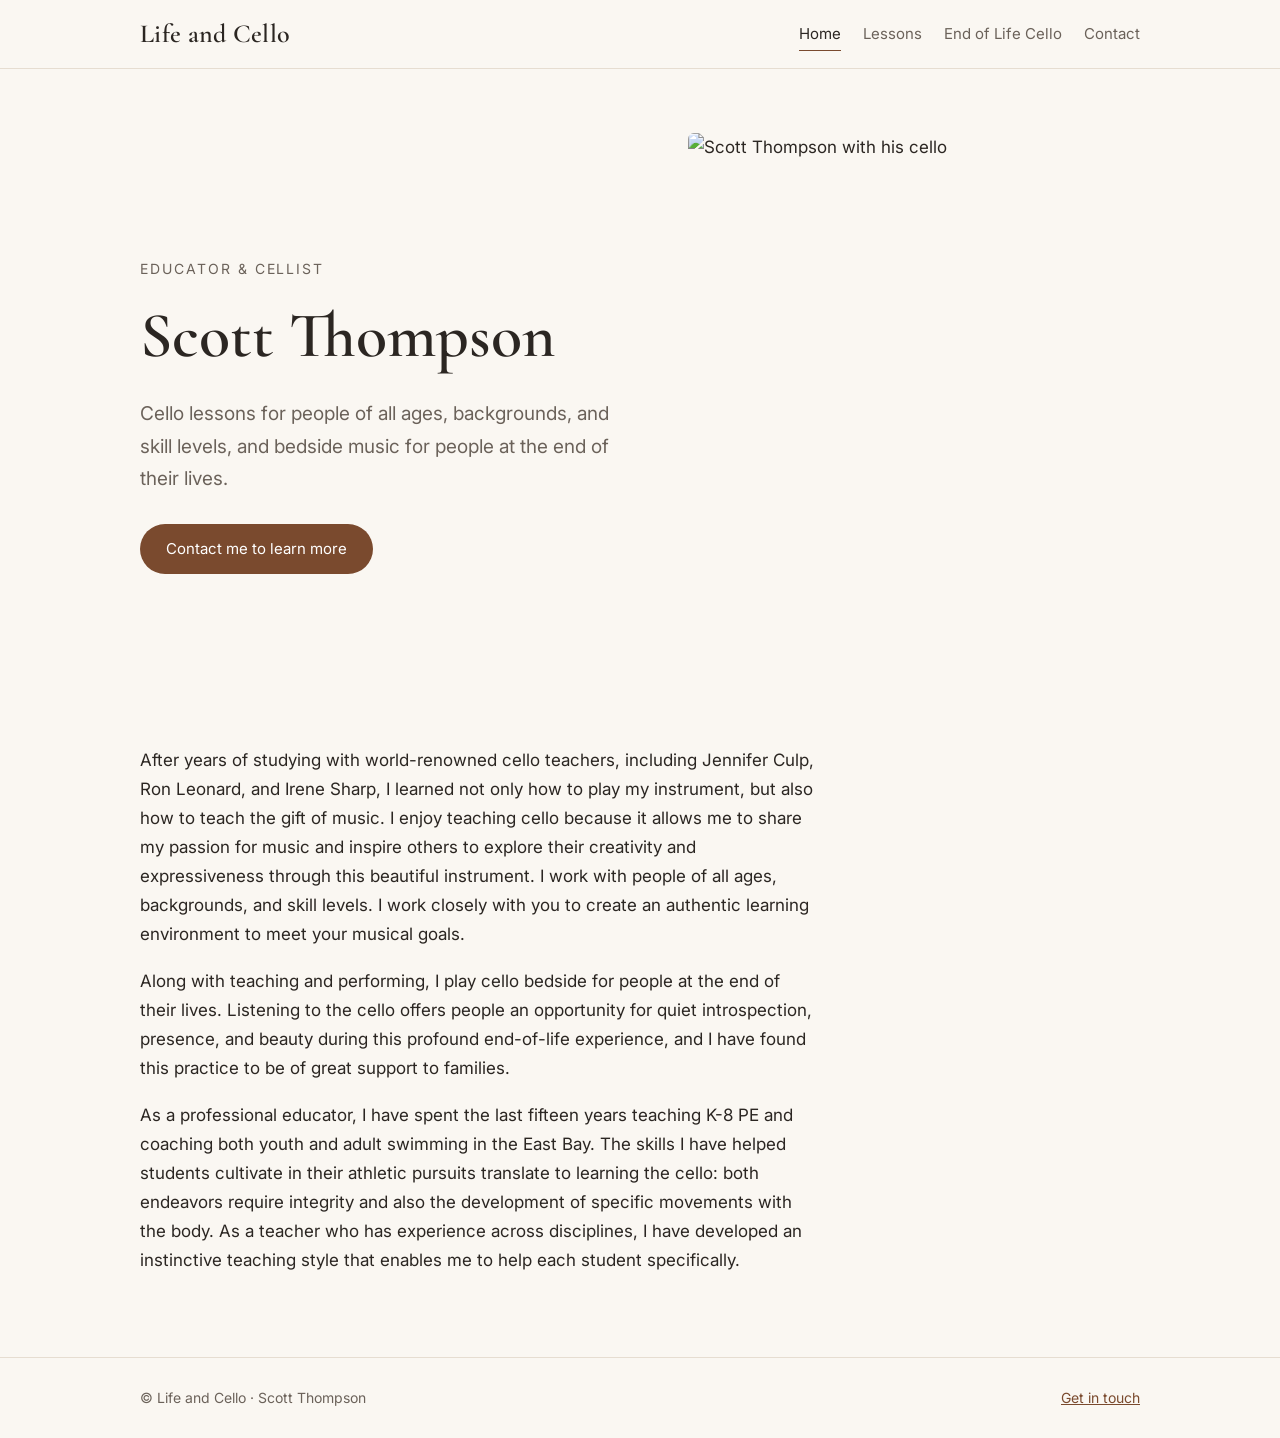
==== index.html @ be150b47 "Rebuild Life and Cello site from Squarespace content Co-Authored-By: Claude Opus 5.5 <noreply@anthro" ====
<!doctype html>
<html lang="en">
<head>
<meta charset="utf-8">
<meta name="viewport" content="width=device-width,initial-scale=1">
<title>Life and Cello</title>
<meta name="description" content="Cello lessons for all ages and bedside end-of-life cello with Scott Thompson.">
<link rel="preconnect" href="https://fonts.googleapis.com">
<link rel="preconnect" href="https://fonts.gstatic.com" crossorigin>
<link href="https://fonts.googleapis.com/css2?family=Cormorant+Garamond:ital,wght@0,500;0,600;1,500&family=Inter:wght@400;500&display=swap" rel="stylesheet">
<link rel="stylesheet" href="/style.css">
</head>
<body>
<header><div class="wrap"><a class="brand" href="/">Life and Cello</a><nav><a href="/" aria-current="page">Home</a><a href="/lessons/">Lessons</a><a href="/endoflifecello/">End of Life Cello</a><a href="/contact/">Contact</a></nav></div></header>
<main class="wrap">
<section class="hero">
<div>
<p class="eyebrow">Educator &amp; Cellist</p>
<h1>Scott Thompson</h1>
<p class="lede">Cello lessons for people of all ages, backgrounds, and skill levels, and bedside music for people at the end of their lives.</p>
<a class="btn" href="/contact/">Contact me to learn more</a>
</div>
<img src="https://images.squarespace-cdn.com/content/v1/64badc8a17e3580e114bd67b/500f5b90-d558-4015-8af6-415939a5df6f/IMG_6781.jpg?format=1500w" alt="Scott Thompson with his cello">
</section>
<section class="prose">
<p>After years of studying with world-renowned cello teachers, including Jennifer Culp, Ron Leonard, and Irene Sharp, I learned not only how to play my instrument, but also how to teach the gift of music. I enjoy teaching cello because it allows me to share my passion for music and inspire others to explore their creativity and expressiveness through this beautiful instrument. I work with people of all ages, backgrounds, and skill levels. I work closely with you to create an authentic learning environment to meet your musical goals.</p>
<p>Along with teaching and performing, I play cello bedside for people at the end of their lives. Listening to the cello offers people an opportunity for quiet introspection, presence, and beauty during this profound end-of-life experience, and I have found this practice to be of great support to families.</p>
<p>As a professional educator, I have spent the last fifteen years teaching K-8 PE and coaching both youth and adult swimming in the East Bay. The skills I have helped students cultivate in their athletic pursuits translate to learning the cello: both endeavors require integrity and also the development of specific movements with the body. As a teacher who has experience across disciplines, I have developed an instinctive teaching style that enables me to help each student specifically.</p>
</section>
</main>
<footer><div class="wrap"><span>© Life and Cello · Scott Thompson</span><a href="/contact/">Get in touch</a></div></footer>
</body>
</html>
---- style.css ----
:root{
  --bg:#faf7f2; --ink:#2b2622; --muted:#6b625a; --accent:#7a4a2e; --line:#e6ddd1; --card:#fff;
  --serif:"Cormorant Garamond",Georgia,serif; --sans:"Inter",system-ui,-apple-system,sans-serif;
}
*{box-sizing:border-box}
html{-webkit-text-size-adjust:100%}
body{margin:0;background:var(--bg);color:var(--ink);font:17px/1.7 var(--sans)}
img{max-width:100%;display:block}
a{color:var(--accent)}
.wrap{max-width:1040px;margin:0 auto;padding:0 20px}

header{border-bottom:1px solid var(--line);background:var(--bg);position:sticky;top:0;z-index:5}
header .wrap{display:flex;align-items:center;justify-content:space-between;gap:16px;min-height:68px;flex-wrap:wrap}
.brand{font:600 26px/1 var(--serif);color:var(--ink);text-decoration:none;letter-spacing:.3px}
nav{display:flex;gap:22px;flex-wrap:wrap}
nav a{color:var(--muted);text-decoration:none;font-size:15px;padding:4px 0;border-bottom:1px solid transparent}
nav a:hover,nav a[aria-current]{color:var(--ink);border-bottom-color:var(--accent)}

h1,h2,h3{font-family:var(--serif);font-weight:600;line-height:1.15;margin:0 0 .4em}
h1{font-size:clamp(40px,6vw,64px)}
h2{font-size:clamp(28px,4vw,38px);margin-top:1.6em}
.eyebrow{font-size:14px;letter-spacing:.14em;text-transform:uppercase;color:var(--muted);margin:0 0 18px}

.hero{display:grid;grid-template-columns:1.05fr .95fr;gap:48px;align-items:center;padding:64px 0 40px}
.hero img{border-radius:6px;aspect-ratio:4/5;object-fit:cover;width:100%}
.lede{font-size:19px;color:var(--muted)}
.btn{display:inline-block;background:var(--accent);color:#fff;text-decoration:none;padding:12px 26px;border-radius:999px;font-size:15px;margin-top:10px}
.btn:hover{filter:brightness(1.1)}

.prose{max-width:680px;padding:8px 0 64px}
.prose p{margin:0 0 1.1em}
blockquote{margin:0 0 1.4em;padding:0 0 0 20px;border-left:2px solid var(--accent);font:italic 24px/1.4 var(--serif);color:var(--ink)}
blockquote cite{display:block;font:normal 14px/1.5 var(--sans);color:var(--muted);margin-top:8px}

footer{border-top:1px solid var(--line);padding:28px 0;color:var(--muted);font-size:14px}
footer .wrap{display:flex;justify-content:space-between;gap:12px;flex-wrap:wrap}

@media (max-width:760px){
  .hero{grid-template-columns:1fr;gap:28px;padding:36px 0 20px}
  .hero img{aspect-ratio:4/3}
  nav{gap:16px}
}
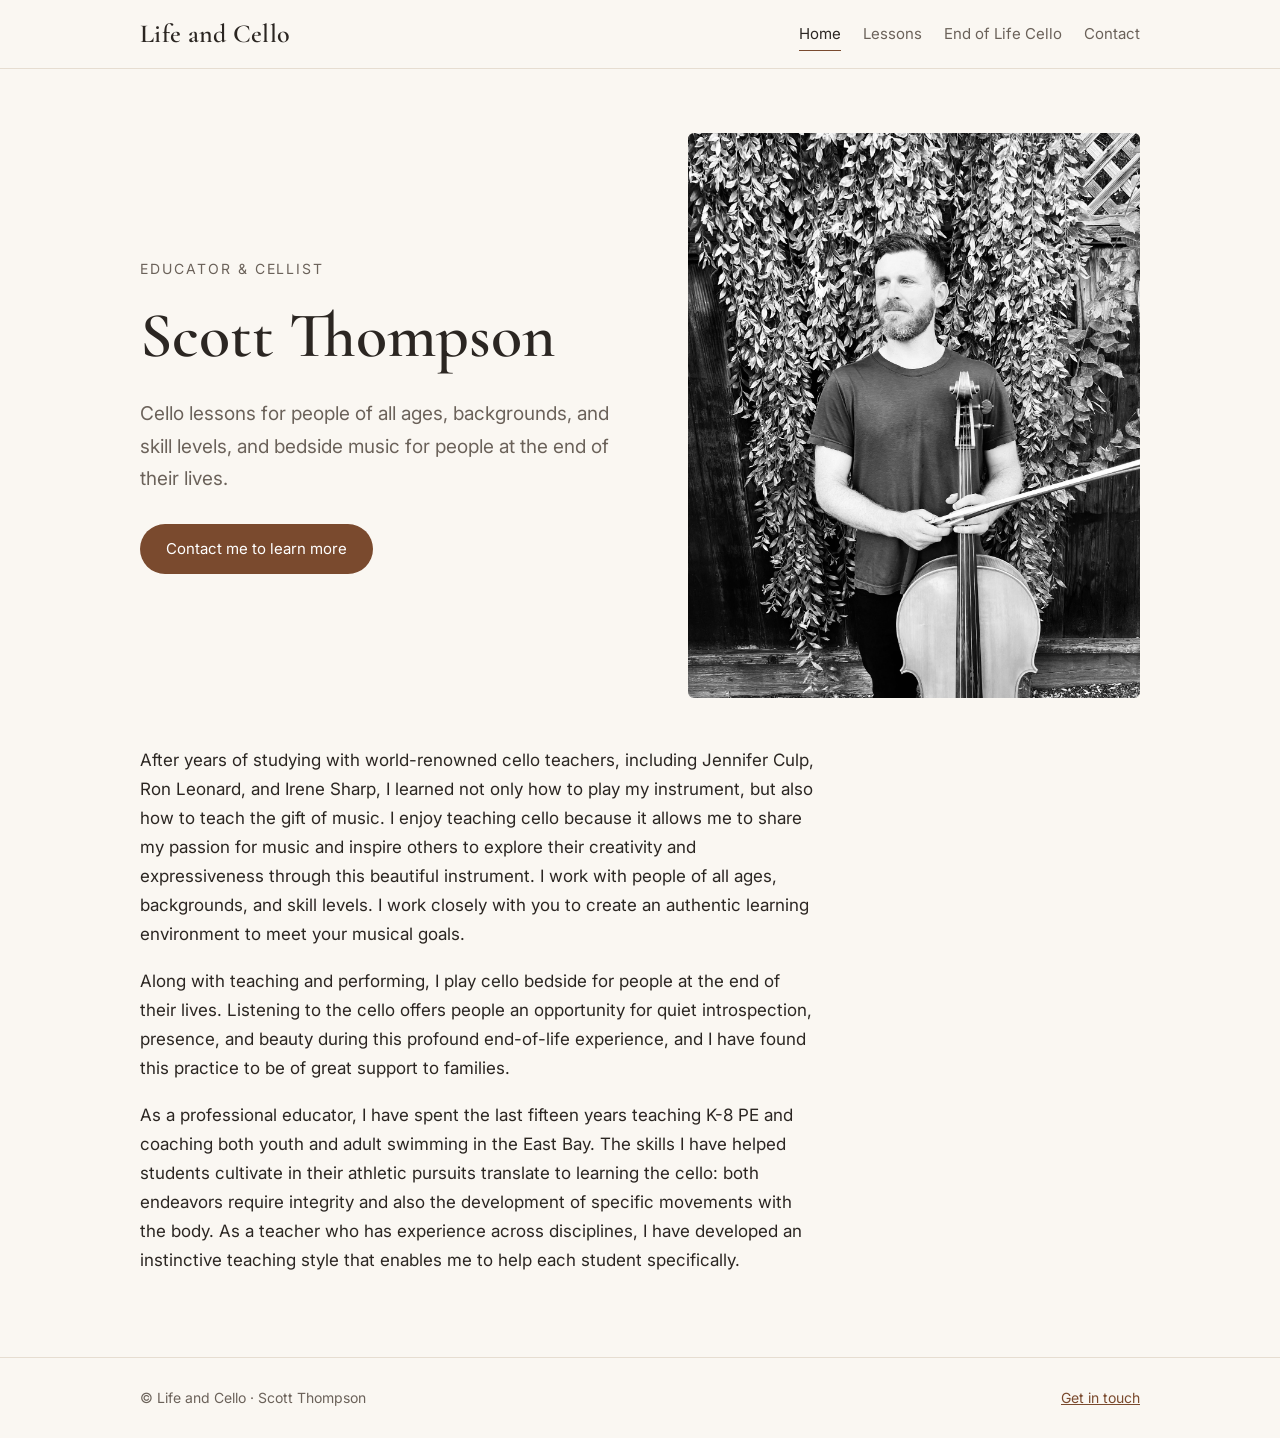
==== commit cd2582fb: "Copy photos into the site so it no longer depends on Squarespace" ====
--- a/index.html
+++ b/index.html
@@ -20,7 +20,7 @@
 <p class="lede">Cello lessons for people of all ages, backgrounds, and skill levels, and bedside music for people at the end of their lives.</p>
 <a class="btn" href="/contact/">Contact me to learn more</a>
 </div>
-<img src="https://images.squarespace-cdn.com/content/v1/64badc8a17e3580e114bd67b/500f5b90-d558-4015-8af6-415939a5df6f/IMG_6781.jpg?format=1500w" alt="Scott Thompson with his cello">
+<img src="/img/scott-cello.jpg" alt="Scott Thompson with his cello">
 </section>
 <section class="prose">
 <p>After years of studying with world-renowned cello teachers, including Jennifer Culp, Ron Leonard, and Irene Sharp, I learned not only how to play my instrument, but also how to teach the gift of music. I enjoy teaching cello because it allows me to share my passion for music and inspire others to explore their creativity and expressiveness through this beautiful instrument. I work with people of all ages, backgrounds, and skill levels. I work closely with you to create an authentic learning environment to meet your musical goals.</p>
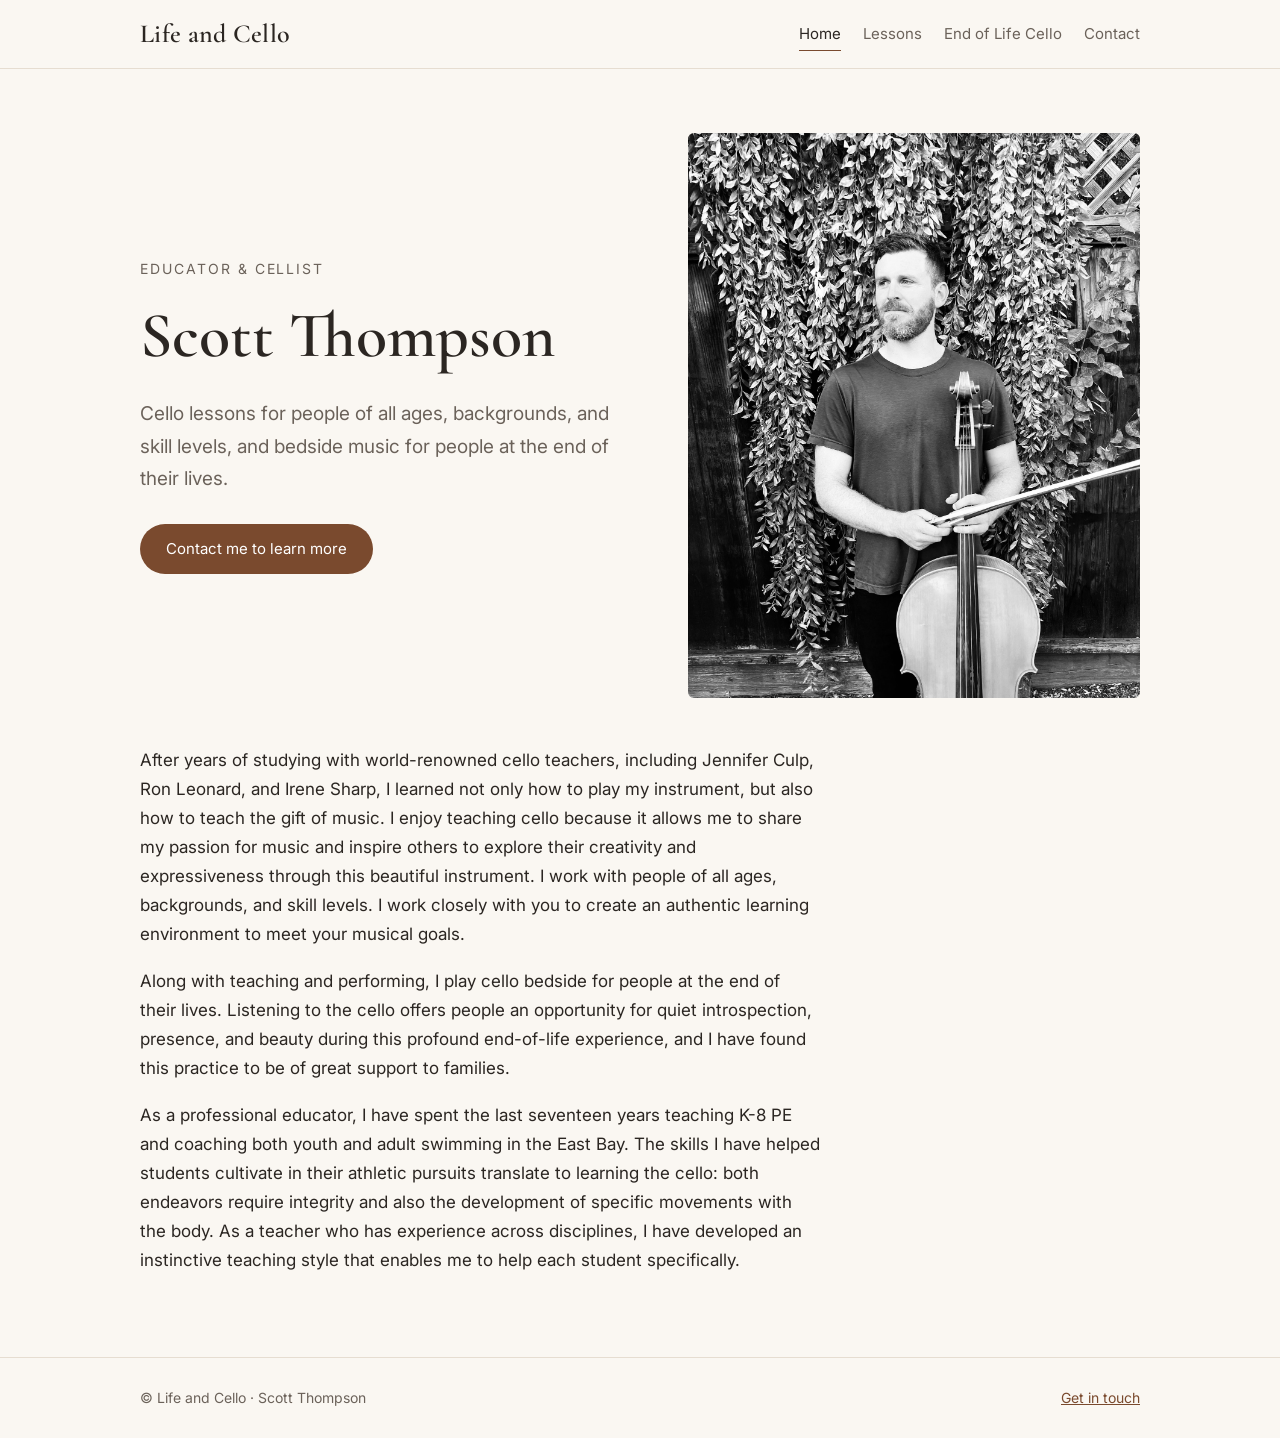
==== commit 65cf0c8f: "Teaching years: 18th year" ====
--- a/index.html
+++ b/index.html
@@ -25,7 +25,7 @@
 <section class="prose">
 <p>After years of studying with world-renowned cello teachers, including Jennifer Culp, Ron Leonard, and Irene Sharp, I learned not only how to play my instrument, but also how to teach the gift of music. I enjoy teaching cello because it allows me to share my passion for music and inspire others to explore their creativity and expressiveness through this beautiful instrument. I work with people of all ages, backgrounds, and skill levels. I work closely with you to create an authentic learning environment to meet your musical goals.</p>
 <p>Along with teaching and performing, I play cello bedside for people at the end of their lives. Listening to the cello offers people an opportunity for quiet introspection, presence, and beauty during this profound end-of-life experience, and I have found this practice to be of great support to families.</p>
-<p>As a professional educator, I have spent the last fifteen years teaching K-8 PE and coaching both youth and adult swimming in the East Bay. The skills I have helped students cultivate in their athletic pursuits translate to learning the cello: both endeavors require integrity and also the development of specific movements with the body. As a teacher who has experience across disciplines, I have developed an instinctive teaching style that enables me to help each student specifically.</p>
+<p>As a professional educator, I have spent the last seventeen years teaching K-8 PE and coaching both youth and adult swimming in the East Bay. The skills I have helped students cultivate in their athletic pursuits translate to learning the cello: both endeavors require integrity and also the development of specific movements with the body. As a teacher who has experience across disciplines, I have developed an instinctive teaching style that enables me to help each student specifically.</p>
 </section>
 </main>
 <footer><div class="wrap"><span>© Life and Cello · Scott Thompson</span><a href="/contact/">Get in touch</a></div></footer>
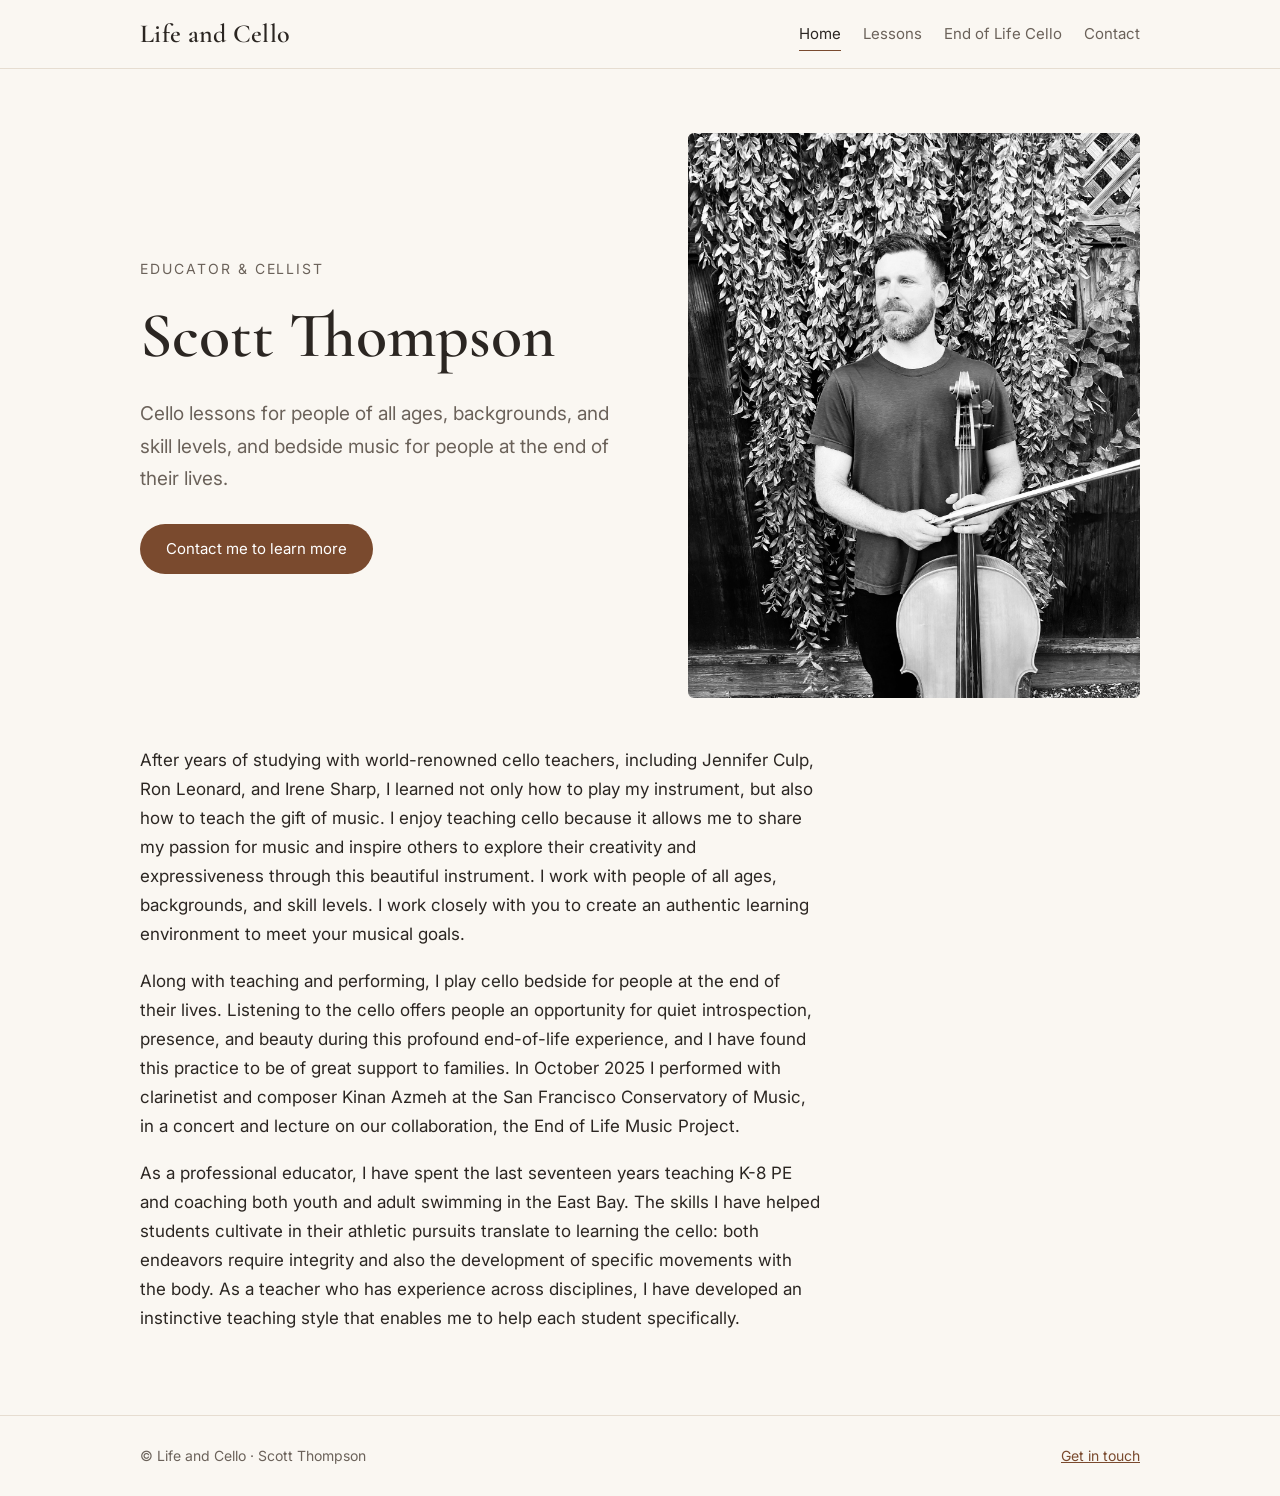
==== commit 4cd1e233: "Add Kinan Azmeh concert and lecture at SFCM (Oct 2025), 2027 premiere Co-Authored-By: Claude Fable 5" ====
--- a/index.html
+++ b/index.html
@@ -24,7 +24,7 @@
 </section>
 <section class="prose">
 <p>After years of studying with world-renowned cello teachers, including Jennifer Culp, Ron Leonard, and Irene Sharp, I learned not only how to play my instrument, but also how to teach the gift of music. I enjoy teaching cello because it allows me to share my passion for music and inspire others to explore their creativity and expressiveness through this beautiful instrument. I work with people of all ages, backgrounds, and skill levels. I work closely with you to create an authentic learning environment to meet your musical goals.</p>
-<p>Along with teaching and performing, I play cello bedside for people at the end of their lives. Listening to the cello offers people an opportunity for quiet introspection, presence, and beauty during this profound end-of-life experience, and I have found this practice to be of great support to families.</p>
+<p>Along with teaching and performing, I play cello bedside for people at the end of their lives. Listening to the cello offers people an opportunity for quiet introspection, presence, and beauty during this profound end-of-life experience, and I have found this practice to be of great support to families. In October 2025 I performed with clarinetist and composer Kinan Azmeh at the San Francisco Conservatory of Music, in a concert and lecture on our collaboration, the End of Life Music Project.</p>
 <p>As a professional educator, I have spent the last seventeen years teaching K-8 PE and coaching both youth and adult swimming in the East Bay. The skills I have helped students cultivate in their athletic pursuits translate to learning the cello: both endeavors require integrity and also the development of specific movements with the body. As a teacher who has experience across disciplines, I have developed an instinctive teaching style that enables me to help each student specifically.</p>
 </section>
 </main>
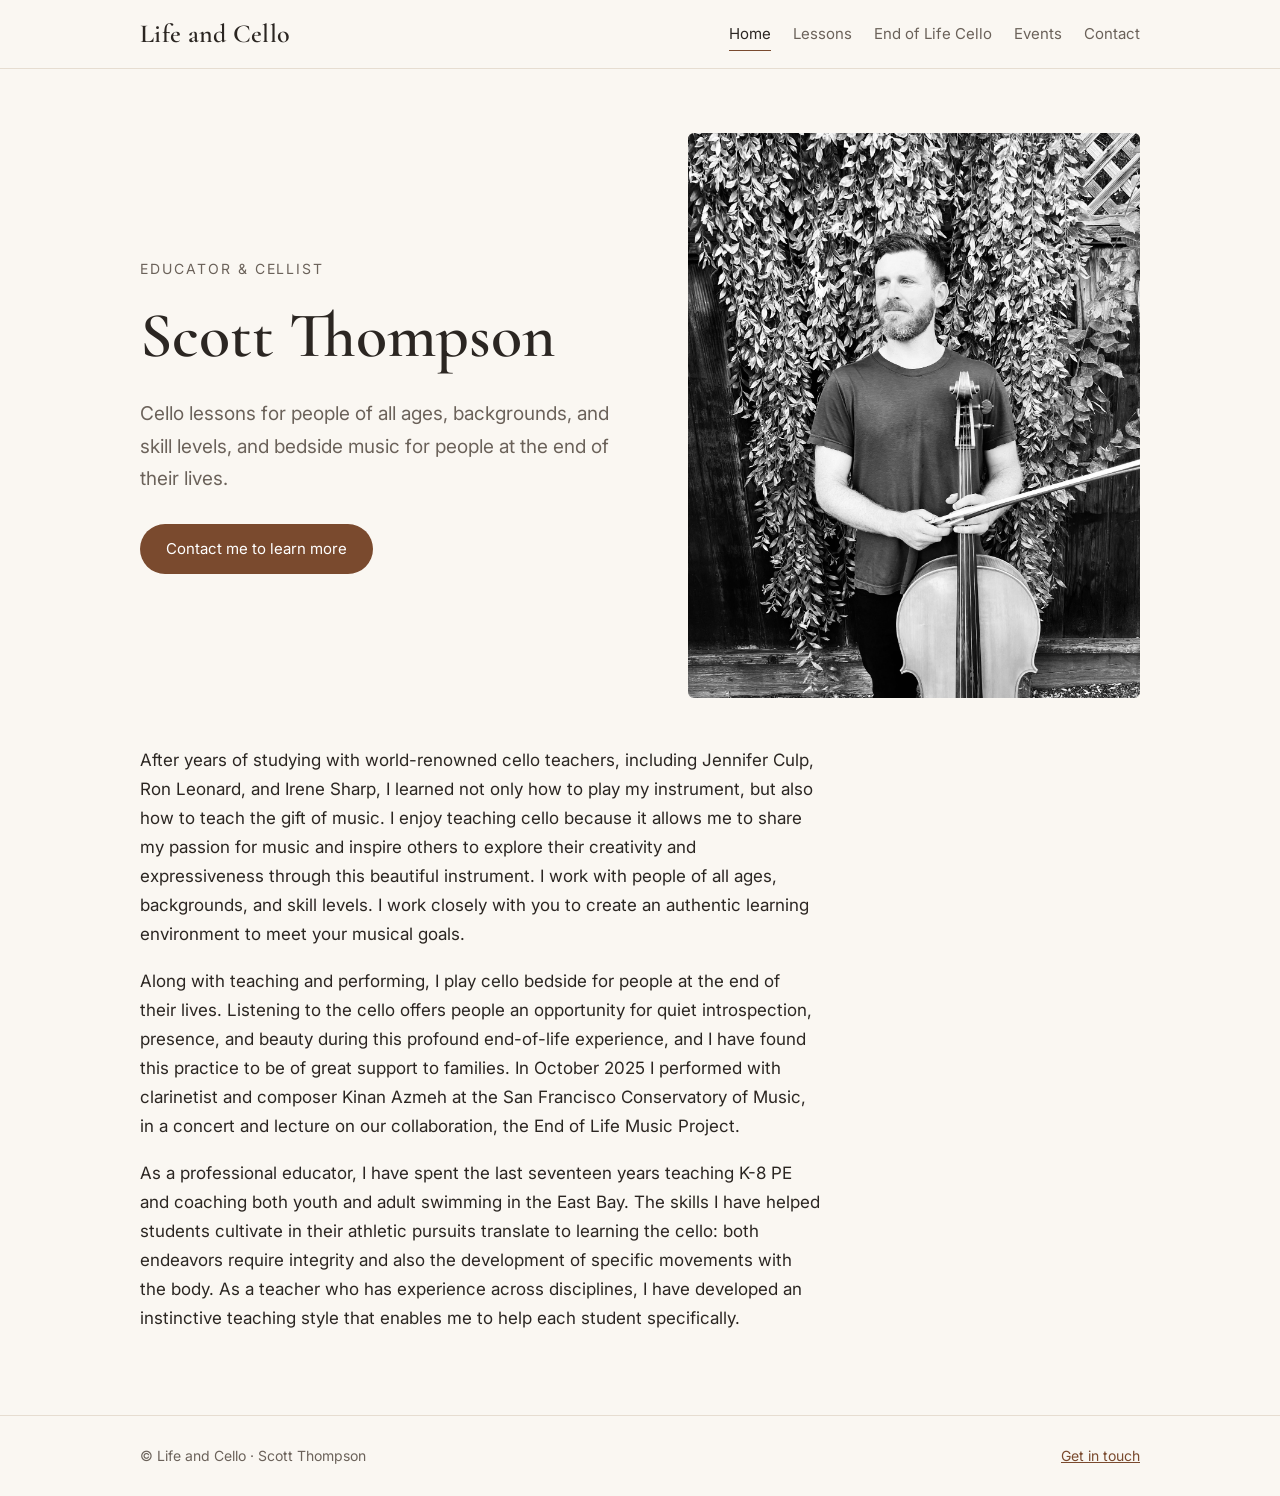
==== commit 748bb317: "Add Events page and menu link Co-Authored-By: Claude Fable 5.2 <noreply@anthropic.com> Claude-Sessio" ====
--- a/index.html
+++ b/index.html
@@ -11,7 +11,7 @@
 <link rel="stylesheet" href="/style.css">
 </head>
 <body>
-<header><div class="wrap"><a class="brand" href="/">Life and Cello</a><nav><a href="/" aria-current="page">Home</a><a href="/lessons/">Lessons</a><a href="/endoflifecello/">End of Life Cello</a><a href="/contact/">Contact</a></nav></div></header>
+<header><div class="wrap"><a class="brand" href="/">Life and Cello</a><nav><a href="/" aria-current="page">Home</a><a href="/lessons/">Lessons</a><a href="/endoflifecello/">End of Life Cello</a><a href="/events/">Events</a><a href="/contact/">Contact</a></nav></div></header>
 <main class="wrap">
 <section class="hero">
 <div>
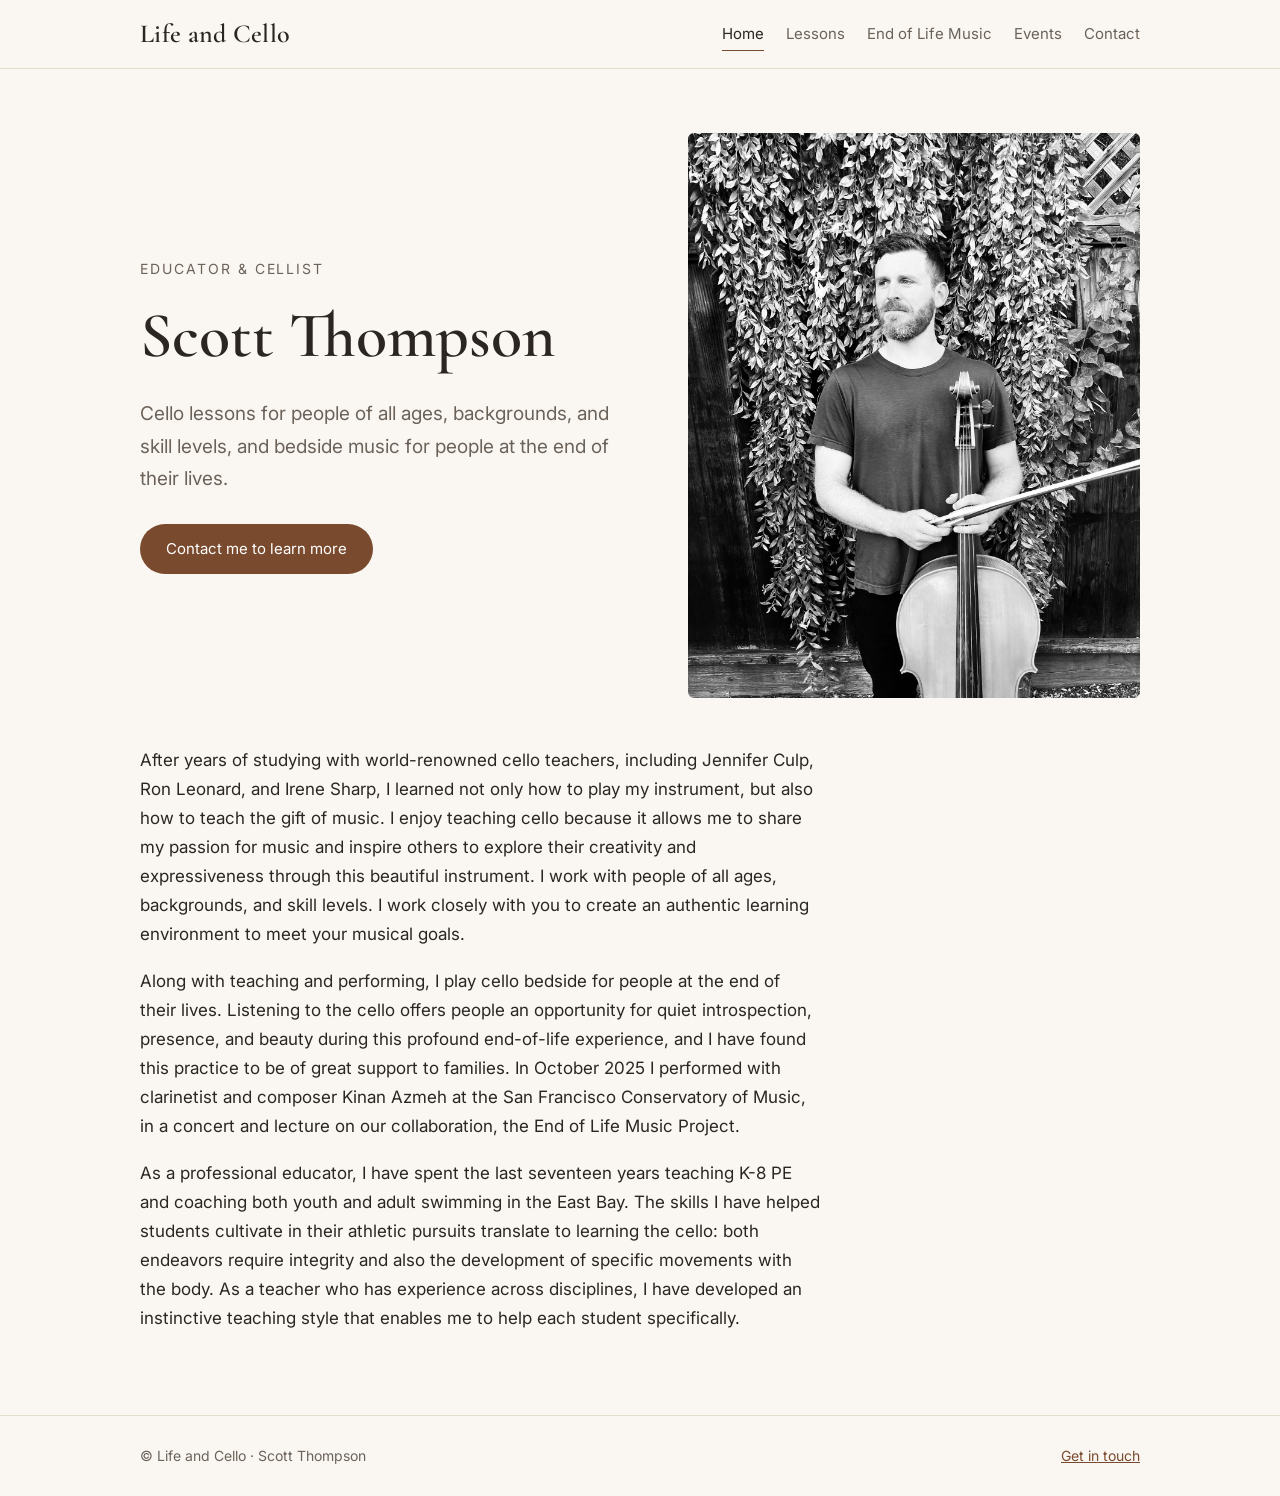
==== commit 89333bac: "Rename End of Life Cello heading and menu label to End of Life Music Co-Authored-By: Claude Fable 5." ====
--- a/index.html
+++ b/index.html
@@ -11,7 +11,7 @@
 <link rel="stylesheet" href="/style.css">
 </head>
 <body>
-<header><div class="wrap"><a class="brand" href="/">Life and Cello</a><nav><a href="/" aria-current="page">Home</a><a href="/lessons/">Lessons</a><a href="/endoflifecello/">End of Life Cello</a><a href="/events/">Events</a><a href="/contact/">Contact</a></nav></div></header>
+<header><div class="wrap"><a class="brand" href="/">Life and Cello</a><nav><a href="/" aria-current="page">Home</a><a href="/lessons/">Lessons</a><a href="/endoflifecello/">End of Life Music</a><a href="/events/">Events</a><a href="/contact/">Contact</a></nav></div></header>
 <main class="wrap">
 <section class="hero">
 <div>
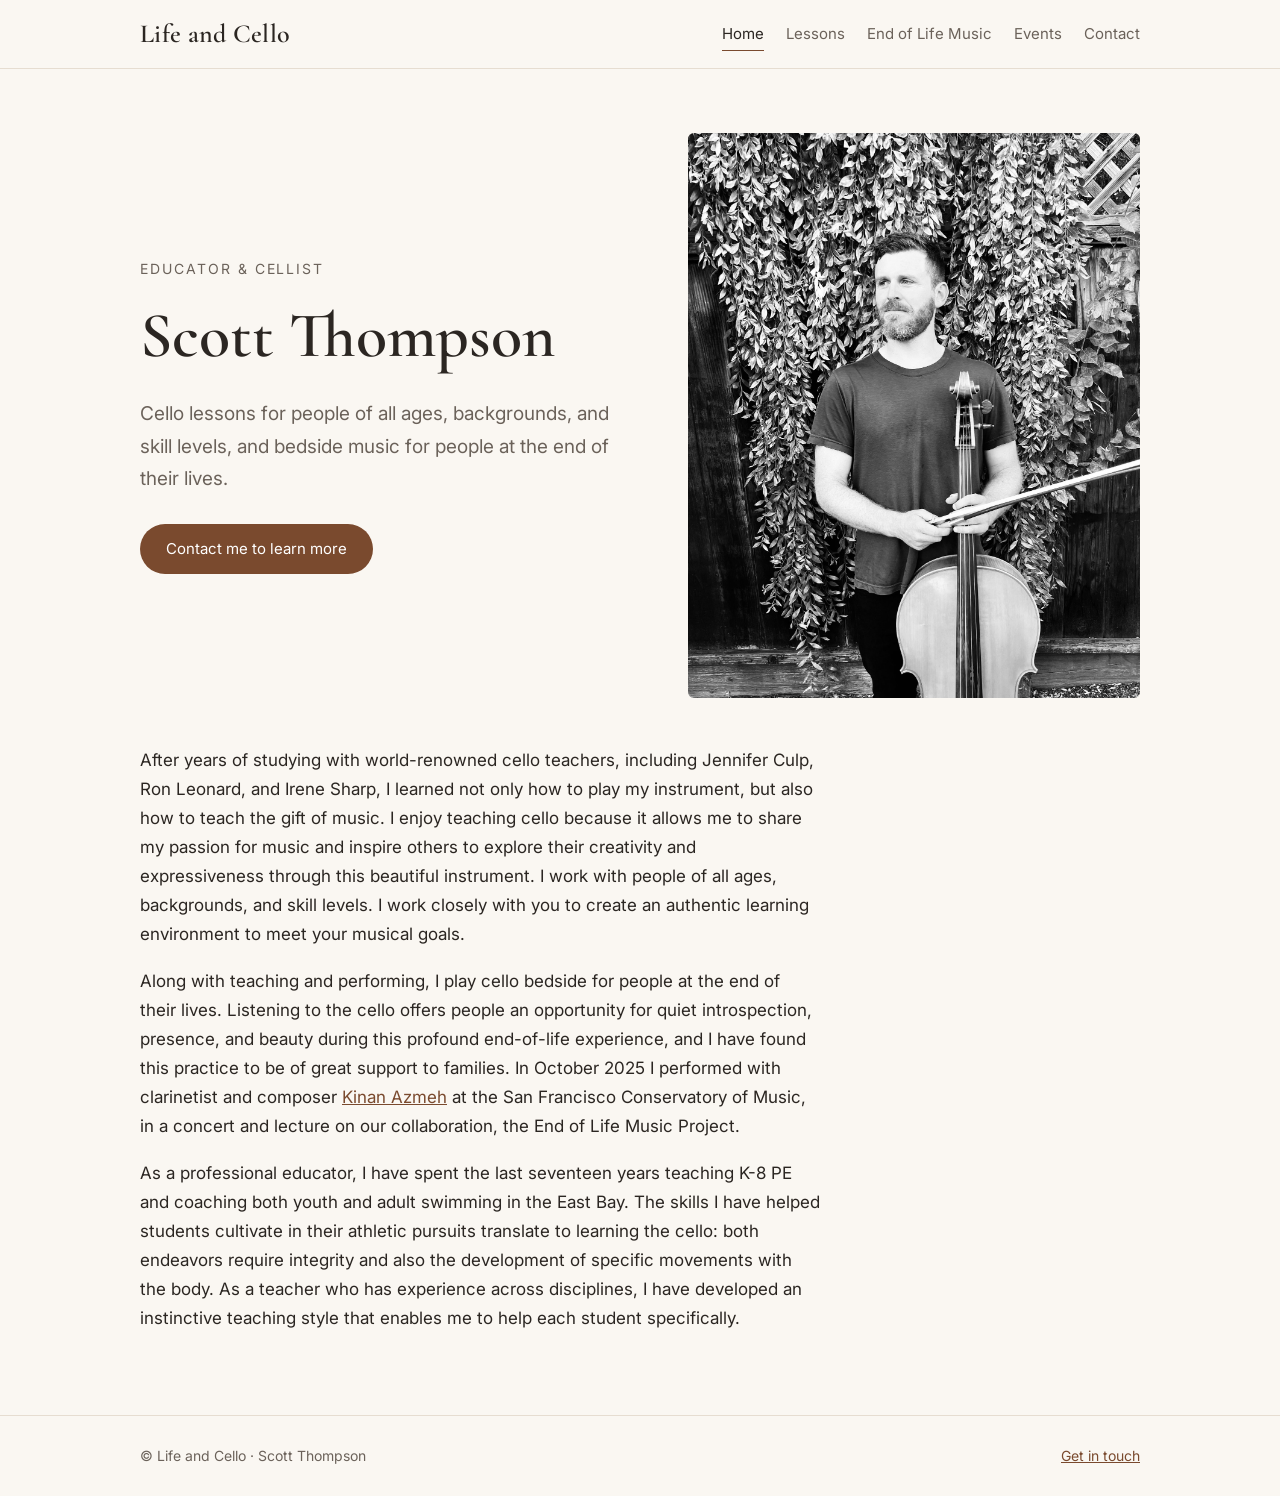
==== commit 680f8e45: "Link Kinan Azmeh to his official website where named Co-Authored-By: Claude Fable 5.2 <noreply@anthr" ====
--- a/index.html
+++ b/index.html
@@ -24,7 +24,7 @@
 </section>
 <section class="prose">
 <p>After years of studying with world-renowned cello teachers, including Jennifer Culp, Ron Leonard, and Irene Sharp, I learned not only how to play my instrument, but also how to teach the gift of music. I enjoy teaching cello because it allows me to share my passion for music and inspire others to explore their creativity and expressiveness through this beautiful instrument. I work with people of all ages, backgrounds, and skill levels. I work closely with you to create an authentic learning environment to meet your musical goals.</p>
-<p>Along with teaching and performing, I play cello bedside for people at the end of their lives. Listening to the cello offers people an opportunity for quiet introspection, presence, and beauty during this profound end-of-life experience, and I have found this practice to be of great support to families. In October 2025 I performed with clarinetist and composer Kinan Azmeh at the San Francisco Conservatory of Music, in a concert and lecture on our collaboration, the End of Life Music Project.</p>
+<p>Along with teaching and performing, I play cello bedside for people at the end of their lives. Listening to the cello offers people an opportunity for quiet introspection, presence, and beauty during this profound end-of-life experience, and I have found this practice to be of great support to families. In October 2025 I performed with clarinetist and composer <a href="https://kinanazmeh.com">Kinan Azmeh</a> at the San Francisco Conservatory of Music, in a concert and lecture on our collaboration, the End of Life Music Project.</p>
 <p>As a professional educator, I have spent the last seventeen years teaching K-8 PE and coaching both youth and adult swimming in the East Bay. The skills I have helped students cultivate in their athletic pursuits translate to learning the cello: both endeavors require integrity and also the development of specific movements with the body. As a teacher who has experience across disciplines, I have developed an instinctive teaching style that enables me to help each student specifically.</p>
 </section>
 </main>
